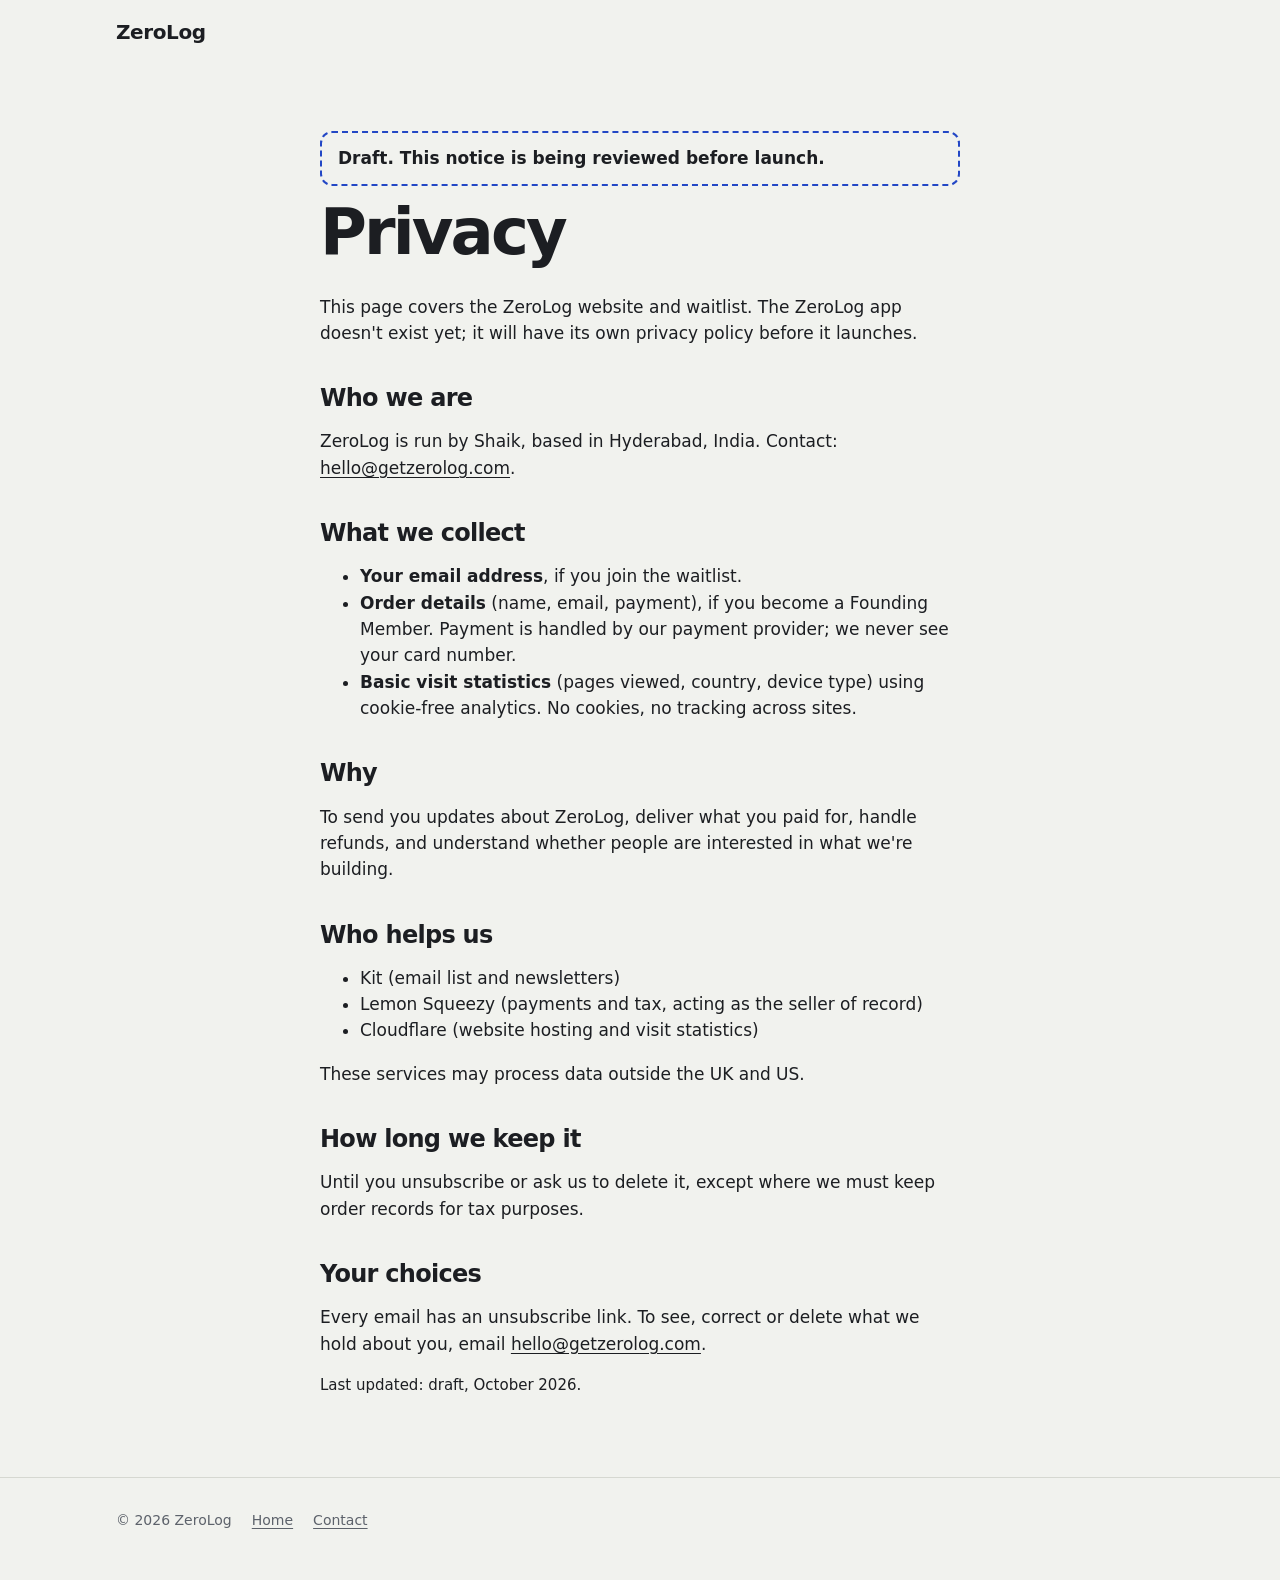
==== phase0/site/privacy.html @ 5a2d1632 "Initial ZeroLog plan, landing page and workout engine - CLAUDE.md + PLAN.md: product context, build-" ====
<!doctype html>
<html lang="en">
<head>
  <meta charset="utf-8">
  <meta name="viewport" content="width=device-width, initial-scale=1">
  <title>Privacy: ZeroLog</title>
  <link rel="icon" href="data:image/svg+xml,%3Csvg xmlns=%22http://www.w3.org/2000/svg%22 viewBox=%220 0 32 32%22%3E%3Crect width=%2232%22 height=%2232%22 rx=%228%22 fill=%22%232347c5%22/%3E%3Cpath d=%22M9 16.5l4.5 4.5L23 11.5%22 stroke=%22white%22 stroke-width=%223.5%22 fill=%22none%22 stroke-linecap=%22round%22 stroke-linejoin=%22round%22/%3E%3C/svg%3E">
  <link rel="stylesheet" href="styles.css">
</head>
<body>

<header class="site-header">
  <div class="wrap">
    <a class="logo" href="/">ZeroLog</a>
  </div>
</header>

<main>
  <div class="wrap narrow prose">
    <!-- DRAFT: remove this banner only after the notice has been reviewed. -->
    <p class="draft-banner">Draft. This notice is being reviewed before launch.</p>

    <h1>Privacy</h1>
    <p>This page covers the ZeroLog website and waitlist. The ZeroLog app doesn't exist yet; it will have its own privacy policy before it launches.</p>

    <h2>Who we are</h2>
    <p>ZeroLog is run by Shaik, based in Hyderabad, India. Contact: <a href="mailto:hello@getzerolog.com">hello@getzerolog.com</a>.</p>

    <h2>What we collect</h2>
    <ul>
      <li><strong>Your email address</strong>, if you join the waitlist.</li>
      <li><strong>Order details</strong> (name, email, payment), if you become a Founding Member. Payment is handled by our payment provider; we never see your card number.</li>
      <li><strong>Basic visit statistics</strong> (pages viewed, country, device type) using cookie-free analytics. No cookies, no tracking across sites.</li>
    </ul>

    <h2>Why</h2>
    <p>To send you updates about ZeroLog, deliver what you paid for, handle refunds, and understand whether people are interested in what we're building.</p>

    <h2>Who helps us</h2>
    <ul>
      <li>Kit (email list and newsletters)</li>
      <li>Lemon Squeezy (payments and tax, acting as the seller of record)</li>
      <li>Cloudflare (website hosting and visit statistics)</li>
    </ul>
    <p>These services may process data outside the UK and US.</p>

    <h2>How long we keep it</h2>
    <p>Until you unsubscribe or ask us to delete it, except where we must keep order records for tax purposes.</p>

    <h2>Your choices</h2>
    <p>Every email has an unsubscribe link. To see, correct or delete what we hold about you, email <a href="mailto:hello@getzerolog.com">hello@getzerolog.com</a>.</p>

    <p class="fine">Last updated: draft, October 2026.</p>
  </div>
</main>

<footer class="site-footer">
  <div class="wrap">
    <nav>
      <span>© 2026 ZeroLog</span>
      <a href="/">Home</a>
      <a href="mailto:hello@getzerolog.com">Contact</a>
    </nav>
  </div>
</footer>

</body>
</html>
---- phase0/site/styles.css ----
/* ZeroLog landing page styles.
   Colours: chalk background, graphite text, one accent (competition-plate blue). */

:root {
  --chalk: #f1f2ee;
  --graphite: #1c1e22;
  --steel: #5d626b;
  --rule: #d6d8d1;
  --plate: #2347c5;
  --plate-ink: #ffffff;
  --watch-body: #1c1e22;
  --watch-screen: #000000;

  --display: ui-rounded, "SF Pro Rounded", "Segoe UI", system-ui, sans-serif;
  --text: system-ui, -apple-system, "Segoe UI", Roboto, sans-serif;

  color-scheme: light dark;
}

@media (prefers-color-scheme: dark) {
  :root {
    --chalk: #16181b;
    --graphite: #ecede9;
    --steel: #a2a7ae;
    --rule: #2c2f34;
    --plate: #6f8cff;
    --plate-ink: #0d1022;
    --watch-body: #2c2f34;
  }
}

* { box-sizing: border-box; }

html { -webkit-text-size-adjust: 100%; }

body {
  margin: 0;
  background: var(--chalk);
  color: var(--graphite);
  font: 400 1.0625rem/1.55 var(--text);
}

a { color: inherit; text-underline-offset: 0.2em; }

:focus-visible {
  outline: 3px solid var(--plate);
  outline-offset: 3px;
  border-radius: 4px;
}

.wrap {
  width: 100%;
  max-width: 68rem;
  margin: 0 auto;
  padding: 0 1.25rem;
}

/* ---------- Header ---------- */

.site-header { padding: 1.25rem 0; }

.logo {
  font: 700 1.25rem/1 var(--display);
  letter-spacing: -0.02em;
  text-decoration: none;
}

/* ---------- Hero ---------- */

.hero {
  display: grid;
  gap: 3rem;
  align-items: center;
  padding: 2.5rem 0 4.5rem;
}

@media (min-width: 52rem) {
  .hero { grid-template-columns: 1.25fr 1fr; padding: 4rem 0 6rem; }
}

h1 {
  margin: 0 0 2rem;
  font: 700 clamp(3.25rem, 10vw, 6.75rem)/0.92 var(--display);
  letter-spacing: -0.045em;
}

.lede {
  max-width: 32rem;
  margin: 0 0 2rem;
  font-size: 1.25rem;
  line-height: 1.45;
}

.fine {
  max-width: 30rem;
  margin: 0.875rem 0 0;
  color: var(--steel);
  font-size: 0.9375rem;
}

/* ---------- Waitlist form ---------- */

.waitlist {
  display: flex;
  flex-wrap: wrap;
  gap: 0.5rem;
  max-width: 30rem;
}

.waitlist label {
  position: absolute;
  width: 1px; height: 1px;
  overflow: hidden;
  clip: rect(0 0 0 0);
}

.waitlist input {
  flex: 1 1 14rem;
  min-height: 3.25rem;
  padding: 0 1rem;
  border: 2px solid var(--graphite);
  border-radius: 999px;
  background: transparent;
  color: inherit;
  font: inherit;
}

.waitlist input::placeholder { color: var(--steel); }

.button {
  display: inline-flex;
  align-items: center;
  justify-content: center;
  min-height: 3.25rem;
  padding: 0 1.5rem;
  border: 0;
  border-radius: 999px;
  background: var(--plate);
  color: var(--plate-ink);
  font: 600 1.0625rem/1 var(--text);
  text-decoration: none;
  cursor: pointer;
}

.button:hover { filter: brightness(1.08); }

/* ---------- Watch (the one animated moment) ---------- */

.watch-stage {
  display: flex;
  flex-direction: column;
  align-items: center;
  gap: 1rem;
}

.watch {
  position: relative;
  width: min(17rem, 72vw);
  aspect-ratio: 41 / 49;
  padding: 0.9rem;
  border-radius: 28%;
  background: var(--watch-body);
  box-shadow: inset 0 0 0 2px rgba(255, 255, 255, 0.06);
}

/* Digital crown */
.watch::after {
  content: "";
  position: absolute;
  right: -0.55rem;
  top: 24%;
  width: 0.6rem;
  height: 16%;
  border-radius: 0.3rem;
  background: var(--watch-body);
}

.screen {
  display: flex;
  flex-direction: column;
  height: 100%;
  padding: 1.1rem 1.2rem;
  border-radius: 24%;
  background: var(--watch-screen);
  color: #ffffff;
  font-family: var(--display);
}

.w-ex {
  margin: 0;
  color: #9aa6ff;
  font-size: 1rem;
  font-weight: 600;
}

.w-set {
  margin: 0.1rem 0 0;
  color: #8a8f98;
  font-size: 0.8125rem;
}

.w-reps {
  display: flex;
  align-items: baseline;
  gap: 0.4rem;
  margin: auto 0 0;
  font-variant-numeric: tabular-nums;
}

.w-count {
  font-size: 4.25rem;
  font-weight: 700;
  line-height: 1;
  letter-spacing: -0.03em;
}

.w-unit { color: #8a8f98; font-size: 1rem; }

.w-confirm {
  display: flex;
  align-items: center;
  justify-content: space-between;
  margin-top: 0.75rem;
}

.w-weight { margin: 0; font-size: 1.125rem; font-weight: 600; }

.w-tap {
  display: grid;
  place-items: center;
  width: 2.75rem;
  height: 2.75rem;
  border: 2px solid #6f8cff;
  border-radius: 50%;
  color: #6f8cff;
  font-size: 1.25rem;
  font-weight: 700;
  transition: background-color 200ms ease, color 200ms ease, transform 200ms ease;
}

.watch.done .w-tap {
  background: #6f8cff;
  color: #000000;
  transform: scale(1.08);
}

.w-logged { display: none; }
.watch.done .w-logged { display: inline; }
.watch.done .w-ask { display: none; }

.watch-caption {
  margin: 0;
  color: var(--steel);
  font-size: 0.875rem;
  text-align: center;
}

/* ---------- Sections ---------- */

.section {
  padding: 4.5rem 0;
  border-top: 1px solid var(--rule);
}

h2 {
  max-width: 36rem;
  margin: 0 0 1rem;
  font: 700 clamp(1.875rem, 4.5vw, 2.75rem)/1.05 var(--display);
  letter-spacing: -0.03em;
}

.section p { max-width: 36rem; }

/* Concept video: vertical, same format as the short-form posts */
.video-frame {
  display: grid;
  place-items: center;
  width: min(20rem, 100%);
  aspect-ratio: 9 / 16;
  margin-top: 2rem;
  border: 2px dashed var(--rule);
  border-radius: 1.5rem;
  color: var(--steel);
}

.video-frame video {
  width: 100%;
  height: 100%;
  border-radius: inherit;
  object-fit: cover;
}

/* How it works: a real sequence, so it is numbered */
.steps {
  display: grid;
  gap: 2.5rem;
  margin: 2.5rem 0 0;
  padding: 0;
  list-style: none;
  counter-reset: step;
}

@media (min-width: 46rem) {
  .steps { grid-template-columns: repeat(3, 1fr); gap: 2rem; }
}

.steps li { counter-increment: step; }

.steps li::before {
  content: counter(step);
  display: block;
  margin-bottom: 0.75rem;
  color: var(--plate);
  font: 700 3rem/1 var(--display);
}

.steps h3 {
  margin: 0 0 0.5rem;
  font: 700 1.375rem/1.2 var(--display);
}

.steps p { margin: 0; color: var(--steel); }

/* Food: the calorie range, drawn as a range */
.split {
  display: grid;
  gap: 2.5rem;
  align-items: center;
}

@media (min-width: 52rem) {
  .split { grid-template-columns: 1fr 1fr; }
}

.range { max-width: 26rem; }

.range-figure {
  margin: 0 0 1rem;
  font: 700 clamp(2.5rem, 7vw, 3.75rem)/1 var(--display);
  letter-spacing: -0.03em;
  font-variant-numeric: tabular-nums;
}

.range-figure span { color: var(--steel); font-size: 0.45em; letter-spacing: 0; }

.range-track {
  position: relative;
  height: 0.75rem;
  border-radius: 999px;
  background: var(--rule);
}

.range-band {
  position: absolute;
  left: 36%;
  width: 24%;
  height: 100%;
  border-radius: 999px;
  background: var(--plate);
}

.range-scale {
  display: flex;
  justify-content: space-between;
  margin-top: 0.5rem;
  color: var(--steel);
  font-size: 0.8125rem;
  font-variant-numeric: tabular-nums;
}

.range-note { margin: 0.75rem 0 0; color: var(--steel); font-size: 0.9375rem; }

/* Why: one big statement */
.statement {
  max-width: 44rem;
  margin: 0 0 1.25rem;
  font: 600 clamp(1.625rem, 4vw, 2.5rem)/1.2 var(--display);
  letter-spacing: -0.02em;
}

/* FAQ */
.faq { max-width: 44rem; margin-top: 2rem; }

.faq details { border-bottom: 1px solid var(--rule); }

.faq summary {
  padding: 1.1rem 0;
  font-weight: 600;
  cursor: pointer;
}

.faq details p { margin: 0 0 1.25rem; color: var(--steel); }

/* Closing call to action */
.closing { text-align: left; }
.closing .waitlist { margin-top: 1.75rem; }

/* Footer */
.site-footer {
  padding: 2rem 0 3rem;
  border-top: 1px solid var(--rule);
  color: var(--steel);
  font-size: 0.875rem;
}

.site-footer nav { display: flex; flex-wrap: wrap; gap: 1.25rem; }

/* Thank-you + privacy pages */
/* Only top/bottom padding here, so the side gutter from .wrap survives */
.narrow { max-width: 42.5rem; padding-top: 3rem; padding-bottom: 5rem; }

.narrow h1 { font-size: clamp(2.5rem, 8vw, 4rem); }

.offer {
  margin-top: 3rem;
  padding: clamp(1.25rem, 5vw, 2rem);
  border: 2px solid var(--graphite);
  border-radius: 1.5rem;
}

.offer h2 { margin-bottom: 0.5rem; }

.price {
  margin: 0 0 1.25rem;
  font: 700 2.5rem/1 var(--display);
  letter-spacing: -0.03em;
}

.price span { display: block; margin-top: 0.5rem; color: var(--steel); font: 400 1rem/1.4 var(--text); letter-spacing: 0; }

.offer ul { margin: 0 0 1.75rem; padding-left: 1.2rem; }
.offer li { margin-bottom: 0.4rem; }

.prose h2 { font-size: 1.5rem; margin-top: 2.5rem; }
.prose p, .prose li { color: var(--graphite); }

.draft-banner {
  padding: 0.75rem 1rem;
  border: 2px dashed var(--plate);
  border-radius: 0.75rem;
  font-weight: 600;
}

@media (prefers-reduced-motion: reduce) {
  * { transition: none !important; }
}
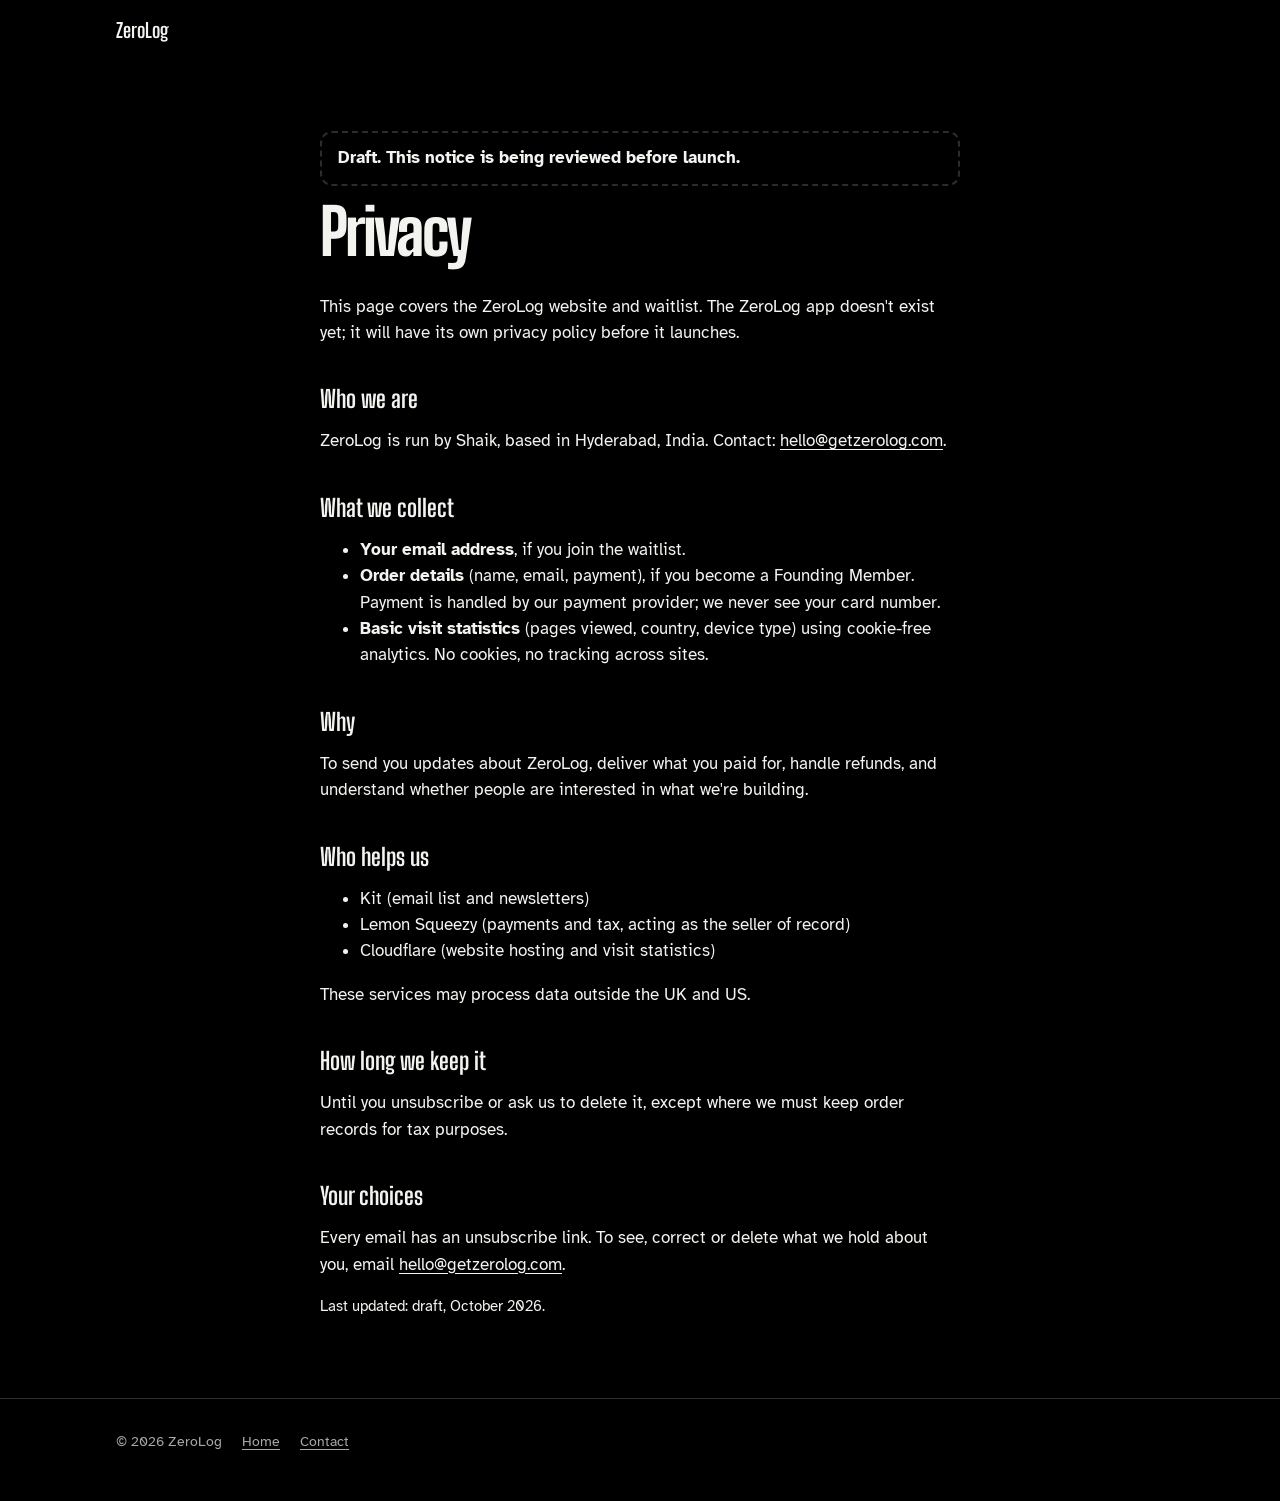
==== commit ea467cee: "Fix button style build error; landing page gets the dark look - Style.swift: rename the label helper" ====
--- a/phase0/site/privacy.html
+++ b/phase0/site/privacy.html
@@ -4,7 +4,10 @@
   <meta charset="utf-8">
   <meta name="viewport" content="width=device-width, initial-scale=1">
   <title>Privacy: ZeroLog</title>
-  <link rel="icon" href="data:image/svg+xml,%3Csvg xmlns=%22http://www.w3.org/2000/svg%22 viewBox=%220 0 32 32%22%3E%3Crect width=%2232%22 height=%2232%22 rx=%228%22 fill=%22%232347c5%22/%3E%3Cpath d=%22M9 16.5l4.5 4.5L23 11.5%22 stroke=%22white%22 stroke-width=%223.5%22 fill=%22none%22 stroke-linecap=%22round%22 stroke-linejoin=%22round%22/%3E%3C/svg%3E">
+  <link rel="icon" href="data:image/svg+xml,%3Csvg xmlns=%22http://www.w3.org/2000/svg%22 viewBox=%220 0 32 32%22%3E%3Crect width=%2232%22 height=%2232%22 rx=%228%22 fill=%22%23000000%22/%3E%3Cpath d=%22M9 16.5l4.5 4.5L23 11.5%22 stroke=%22white%22 stroke-width=%223.5%22 fill=%22none%22 stroke-linecap=%22round%22 stroke-linejoin=%22round%22/%3E%3C/svg%3E">
+  <link rel="preconnect" href="https://fonts.googleapis.com">
+  <link rel="preconnect" href="https://fonts.gstatic.com" crossorigin>
+  <link rel="stylesheet" href="https://fonts.googleapis.com/css2?family=Atkinson+Hyperlegible:wght@400;700&family=Big+Shoulders+Display:wght@800&display=swap">
   <link rel="stylesheet" href="styles.css">
 </head>
 <body>
--- a/phase0/site/styles.css
+++ b/phase0/site/styles.css
@@ -1,32 +1,24 @@
 /* ZeroLog landing page styles.
-   Colours: chalk background, graphite text, one accent (competition-plate blue). */
+   Same look as the app: true black, white text and buttons, data colours from competition
+   weight plates (red = workouts, blue = food), Big Shoulders Display for big type and numbers,
+   Atkinson Hyperlegible for everything else. */
 
 :root {
-  --chalk: #f1f2ee;
-  --graphite: #1c1e22;
-  --steel: #5d626b;
-  --rule: #d6d8d1;
-  --plate: #2347c5;
-  --plate-ink: #ffffff;
-  --watch-body: #1c1e22;
+  --chalk: #000000;      /* page */
+  --surface: #111214;    /* panels */
+  --graphite: #f3f3f0;   /* text, primary buttons */
+  --steel: #a9aaa5;      /* supporting text */
+  --rule: #2b2c30;       /* hairlines, empty tracks */
+  --plate: #ff5b4f;      /* red plate: workouts */
+  --food: #4e8eff;       /* blue plate: food */
+  --done: #3fd68a;       /* green plate: done */
+  --watch-body: #1b1c1f;
   --watch-screen: #000000;
 
-  --display: ui-rounded, "SF Pro Rounded", "Segoe UI", system-ui, sans-serif;
-  --text: system-ui, -apple-system, "Segoe UI", Roboto, sans-serif;
-
-  color-scheme: light dark;
-}
-
-@media (prefers-color-scheme: dark) {
-  :root {
-    --chalk: #16181b;
-    --graphite: #ecede9;
-    --steel: #a2a7ae;
-    --rule: #2c2f34;
-    --plate: #6f8cff;
-    --plate-ink: #0d1022;
-    --watch-body: #2c2f34;
-  }
+  --display: "Big Shoulders Display", "Arial Narrow", sans-serif;
+  --text: "Atkinson Hyperlegible", system-ui, sans-serif;
+
+  color-scheme: dark;
 }
 
 * { box-sizing: border-box; }
@@ -43,7 +35,7 @@
 a { color: inherit; text-underline-offset: 0.2em; }
 
 :focus-visible {
-  outline: 3px solid var(--plate);
+  outline: 3px solid var(--graphite);
   outline-offset: 3px;
   border-radius: 4px;
 }
@@ -61,7 +53,7 @@
 
 .logo {
   font: 700 1.25rem/1 var(--display);
-  letter-spacing: -0.02em;
+  letter-spacing: 0;
   text-decoration: none;
 }
 
@@ -80,7 +72,7 @@
 
 h1 {
   margin: 0 0 2rem;
-  font: 700 clamp(3.25rem, 10vw, 6.75rem)/0.92 var(--display);
+  font: 800 clamp(3.25rem, 10vw, 6.75rem)/0.92 var(--display);
   letter-spacing: -0.045em;
 }
 
@@ -119,7 +111,7 @@
   min-height: 3.25rem;
   padding: 0 1rem;
   border: 2px solid var(--graphite);
-  border-radius: 999px;
+  border-radius: 14px;
   background: transparent;
   color: inherit;
   font: inherit;
@@ -134,10 +126,10 @@
   min-height: 3.25rem;
   padding: 0 1.5rem;
   border: 0;
-  border-radius: 999px;
-  background: var(--plate);
-  color: var(--plate-ink);
-  font: 600 1.0625rem/1 var(--text);
+  border-radius: 14px;
+  background: var(--graphite);
+  color: var(--chalk);
+  font: 700 1.0625rem/1 var(--text);
   text-decoration: none;
   cursor: pointer;
 }
@@ -182,20 +174,20 @@
   padding: 1.1rem 1.2rem;
   border-radius: 24%;
   background: var(--watch-screen);
-  color: #ffffff;
+  color: var(--graphite);
   font-family: var(--display);
 }
 
 .w-ex {
   margin: 0;
-  color: #9aa6ff;
+  color: var(--plate);
   font-size: 1rem;
   font-weight: 600;
 }
 
 .w-set {
   margin: 0.1rem 0 0;
-  color: #8a8f98;
+  color: var(--steel);
   font-size: 0.8125rem;
 }
 
@@ -211,10 +203,10 @@
   font-size: 4.25rem;
   font-weight: 700;
   line-height: 1;
-  letter-spacing: -0.03em;
-}
-
-.w-unit { color: #8a8f98; font-size: 1rem; }
+  letter-spacing: 0;
+}
+
+.w-unit { color: var(--steel); font-size: 1rem; }
 
 .w-confirm {
   display: flex;
@@ -230,16 +222,17 @@
   place-items: center;
   width: 2.75rem;
   height: 2.75rem;
-  border: 2px solid #6f8cff;
+  border: 2px solid var(--graphite);
   border-radius: 50%;
-  color: #6f8cff;
+  color: var(--graphite);
   font-size: 1.25rem;
   font-weight: 700;
   transition: background-color 200ms ease, color 200ms ease, transform 200ms ease;
 }
 
 .watch.done .w-tap {
-  background: #6f8cff;
+  background: var(--done);
+  border-color: var(--done);
   color: #000000;
   transform: scale(1.08);
 }
@@ -266,7 +259,7 @@
   max-width: 36rem;
   margin: 0 0 1rem;
   font: 700 clamp(1.875rem, 4.5vw, 2.75rem)/1.05 var(--display);
-  letter-spacing: -0.03em;
+  letter-spacing: 0;
 }
 
 .section p { max-width: 36rem; }
@@ -337,7 +330,7 @@
 .range-figure {
   margin: 0 0 1rem;
   font: 700 clamp(2.5rem, 7vw, 3.75rem)/1 var(--display);
-  letter-spacing: -0.03em;
+  letter-spacing: 0;
   font-variant-numeric: tabular-nums;
 }
 
@@ -356,7 +349,7 @@
   width: 24%;
   height: 100%;
   border-radius: 999px;
-  background: var(--plate);
+  background: var(--food);
 }
 
 .range-scale {
@@ -375,7 +368,7 @@
   max-width: 44rem;
   margin: 0 0 1.25rem;
   font: 600 clamp(1.625rem, 4vw, 2.5rem)/1.2 var(--display);
-  letter-spacing: -0.02em;
+  letter-spacing: 0;
 }
 
 /* FAQ */
@@ -423,7 +416,7 @@
 .price {
   margin: 0 0 1.25rem;
   font: 700 2.5rem/1 var(--display);
-  letter-spacing: -0.03em;
+  letter-spacing: 0;
 }
 
 .price span { display: block; margin-top: 0.5rem; color: var(--steel); font: 400 1rem/1.4 var(--text); letter-spacing: 0; }
@@ -436,7 +429,7 @@
 
 .draft-banner {
   padding: 0.75rem 1rem;
-  border: 2px dashed var(--plate);
+  border: 2px dashed var(--rule);
   border-radius: 0.75rem;
   font-weight: 600;
 }
